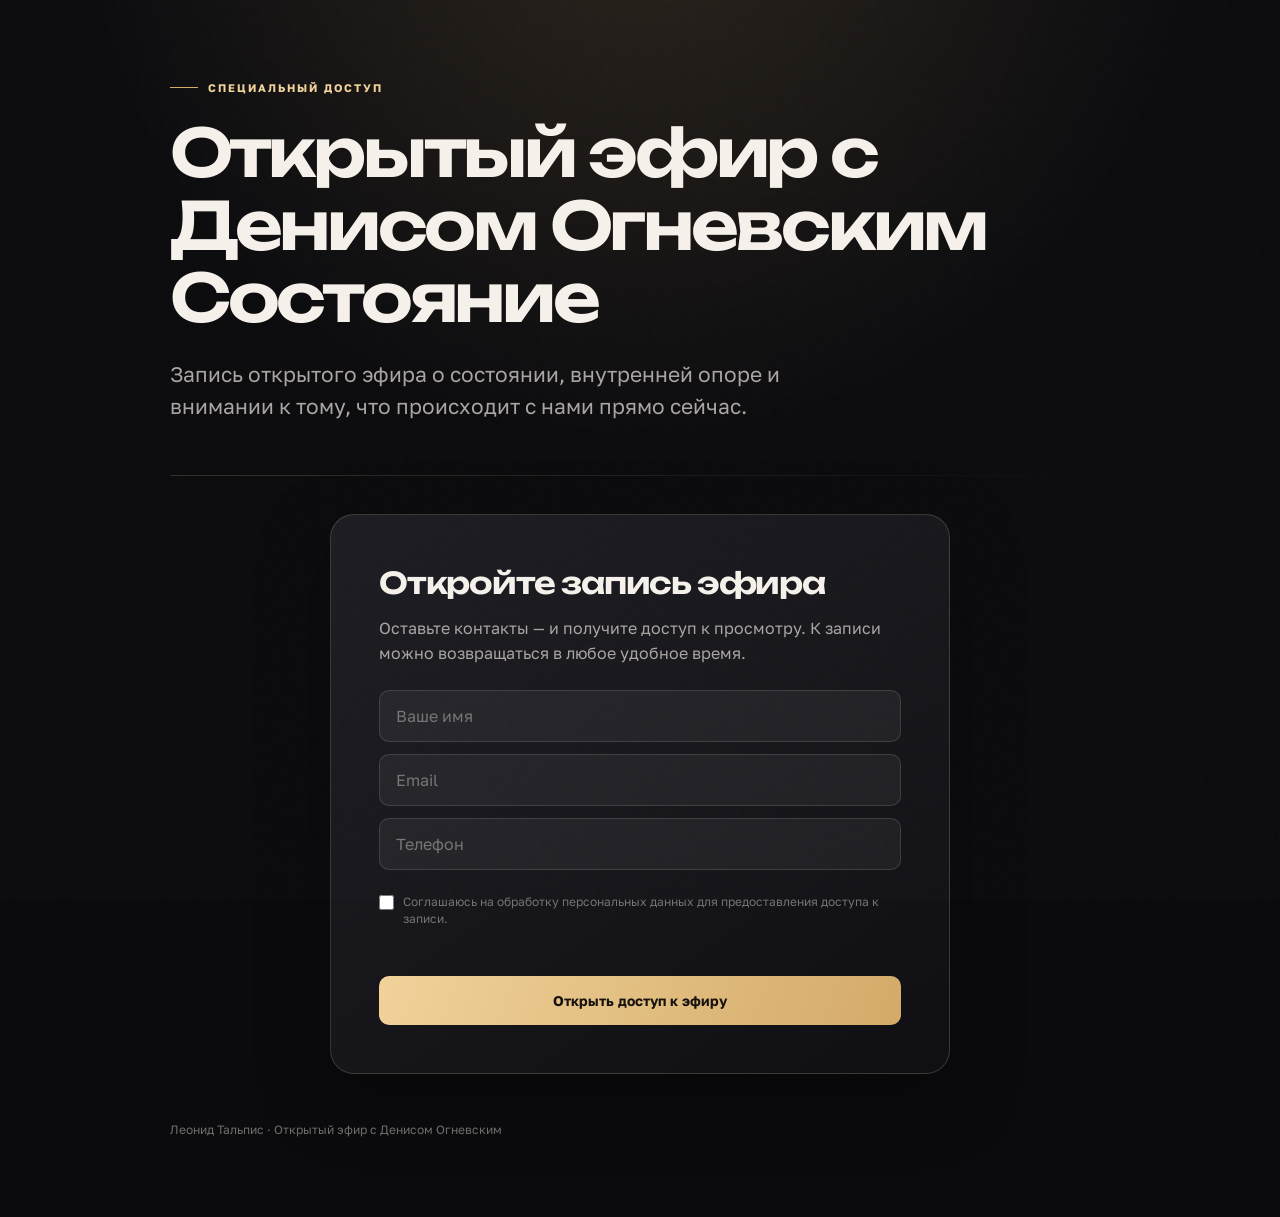
==== efir-denis-ognevsky-sostoyanie/index.html @ f87efae3 "Add webinar pages and Cloudflare functions" ====
<!doctype html>
<html lang="ru">
<head>
  <meta charset="utf-8">
  <meta name="viewport" content="width=device-width, initial-scale=1">
  <meta name="theme-color" content="#0b0b0e">
  <title>Открытый эфир с Денисом Огневским Состояние</title>
  <link rel="preconnect" href="https://fonts.googleapis.com">
  <link rel="preconnect" href="https://fonts.gstatic.com" crossorigin>
  <link href="https://fonts.googleapis.com/css2?family=Golos+Text:wght@400;500;600;700&family=Unbounded:wght@500;600;700&display=swap" rel="stylesheet">
  <style>
    :root { --bg:#0b0b0e; --panel:#17161b; --text:#f5f1ea; --muted:#aaa4a2; --gold:#d4aa68; --gold-light:#f0d29a; --line:rgba(240,210,154,.18); }
    * { box-sizing:border-box; }
    body { margin:0; min-width:320px; color:var(--text); background:radial-gradient(circle at 50% -10%,rgba(212,170,104,.16),transparent 35rem),var(--bg); font-family:"Golos Text",system-ui,sans-serif; }
    body::before { content:""; position:fixed; inset:0; pointer-events:none; opacity:.04; background-image:url("data:image/svg+xml,%3Csvg viewBox='0 0 160 160' xmlns='http://www.w3.org/2000/svg'%3E%3Cfilter id='n'%3E%3CfeTurbulence type='fractalNoise' baseFrequency='.9' numOctaves='3' stitchTiles='stitch'/%3E%3C/filter%3E%3Crect width='100%25' height='100%25' filter='url(%23n)' opacity='.28'/%3E%3C/svg%3E"); mix-blend-mode:screen; }
    .page { width:min(940px,calc(100% - 40px)); margin:auto; padding:72px 0 80px; }
    .eyebrow { display:inline-flex; align-items:center; gap:10px; color:var(--gold-light); font-size:11px; font-weight:700; letter-spacing:.18em; text-transform:uppercase; }
    .eyebrow::before { content:""; width:28px; height:1px; background:var(--gold); }
    h1,h2,p { margin:0; }
    h1 { max-width:850px; margin-top:22px; font:600 clamp(30px,5.5vw,66px)/1.1 Unbounded,sans-serif; letter-spacing:-.05em; }
    .intro { max-width:700px; margin-top:24px; color:var(--muted); font-size:clamp(17px,2vw,21px); line-height:1.55; }
    .intro strong { color:var(--text); }
    .rule { height:1px; margin:52px 0 32px; background:linear-gradient(90deg,var(--line),transparent); }
    .lead-gate { max-width:620px; margin:38px auto 0; padding:clamp(25px,5vw,48px); border:1px solid var(--line); border-radius:24px; background:linear-gradient(145deg,rgba(30,29,35,.98),rgba(16,16,20,.98)); box-shadow:0 24px 70px rgba(0,0,0,.34); }
    .lead-gate h2 { font:600 clamp(20px,3vw,30px)/1.3 Unbounded,sans-serif; letter-spacing:-.04em; }
    .lead-gate p { margin-top:14px; color:var(--muted); font-size:16px; line-height:1.55; }
    .form { display:grid; gap:12px; margin-top:25px; }
    .form input:not([type=checkbox]) { width:100%; border:1px solid rgba(255,255,255,.13); border-radius:10px; outline:0; padding:15px 16px; color:var(--text); background:rgba(255,255,255,.055); font:inherit; }
    .form input:focus { border-color:var(--gold); }
    .form button { margin-top:6px; border:0; border-radius:10px; padding:16px 20px; color:#17120d; background:linear-gradient(110deg,var(--gold-light),var(--gold)); font:700 14px "Golos Text",sans-serif; cursor:pointer; }
    .form button:disabled { cursor:wait; opacity:.7; }
    .consent-check { display:flex; gap:9px; align-items:flex-start; margin-top:12px; color:#777273; font-size:12px; line-height:1.4; cursor:pointer; }
    .consent-check input { width:15px; height:15px; flex:0 0 auto; margin:1px 0 0; accent-color:var(--gold); }
    .error { min-height:18px; color:#eaa29d; font-size:13px; }
    .video-content { display:none; }
    .video-content.active { display:block; animation:appear .6s ease both; }
    .series-card { overflow:hidden; padding:24px; border:1px solid var(--line); border-radius:24px; background:linear-gradient(145deg,rgba(30,29,35,.96),rgba(15,15,19,.98)); box-shadow:0 24px 70px rgba(0,0,0,.34); }
    .series-head { display:flex; align-items:baseline; justify-content:space-between; gap:20px; margin-bottom:18px; }
    .series-number { color:var(--gold); font:12px Unbounded,sans-serif; letter-spacing:.12em; }
    .series-title { font:600 clamp(17px,2.2vw,24px)/1.35 Unbounded,sans-serif; letter-spacing:-.03em; }
    .video-wrap { position:relative; overflow:hidden; aspect-ratio:16/9; border-radius:15px; background:#050506; }
    video { position:relative; z-index:1; display:block; width:100%; height:100%; object-fit:contain; background:#050506; }
    .loading-msg { position:absolute; inset:0; z-index:0; display:grid; place-items:center; color:#7f7b7a; font-size:14px; }
    .cta-banner { position:relative; display:grid; grid-template-columns:1fr auto; gap:4px 20px; align-items:center; overflow:hidden; margin-top:15px; padding:19px 22px 20px; border:1px solid rgba(240,210,154,.32); border-radius:15px; color:var(--text); text-decoration:none; background:linear-gradient(110deg,rgba(116,79,36,.42),rgba(39,33,28,.95) 62%,rgba(83,56,28,.7)); transition:transform .2s,border-color .2s,box-shadow .2s; }
    .cta-banner:hover { transform:translateY(-2px); border-color:var(--gold-light); box-shadow:0 14px 32px rgba(0,0,0,.25); }
    .cta-kicker { grid-column:1/-1; color:var(--gold-light); font-size:10px; font-weight:700; letter-spacing:.16em; text-transform:uppercase; }
    .cta-title { display:block; font:600 clamp(13px,1.6vw,17px)/1.35 Unbounded,sans-serif; }
    .cta-text { display:block; margin-top:6px; color:#c5bbb0; font-size:14px; line-height:1.4; }
    .cta-arrow { grid-column:2; grid-row:2/span 2; color:var(--gold-light); font-size:28px; line-height:1; }
    .platform-link { display:block; margin:14px 4px 0; color:var(--gold-light); font-size:14px; text-align:center; text-decoration:underline; text-underline-offset:4px; }
    .platform-link:hover { color:var(--text); }
    .footer { margin-top:48px; color:#716d6d; font-size:12px; }
    @keyframes appear { from{opacity:0;transform:translateY(16px)} to{opacity:1;transform:translateY(0)} }
    @media(max-width:640px) { .page{width:calc(100% - 28px);padding-top:40px}.rule{margin:38px 0 25px}.series-card{padding:14px;border-radius:18px}.series-head{display:block;margin:4px 4px 14px}.series-number{display:block;margin-bottom:8px}.cta-banner{padding:16px}.cta-text{font-size:13px} }
  </style>
</head>
<body>
  <main class="page">
    <div class="eyebrow">Специальный доступ</div>
    <h1>Открытый эфир с Денисом Огневским Состояние</h1>
    <p class="intro">Запись открытого эфира о состоянии, внутренней опоре и внимании к тому, что происходит с нами прямо сейчас.</p>
    <div class="rule"></div>

    <section class="lead-gate" id="leadGate">
      <h2>Откройте запись эфира</h2>
      <p>Оставьте контакты — и получите доступ к просмотру. К записи можно возвращаться в любое удобное время.</p>
      <form class="form" id="leadForm">
        <input id="name" name="name" type="text" placeholder="Ваше имя" autocomplete="name" required>
        <input id="email" name="email" type="email" placeholder="Email" autocomplete="email" required>
        <input id="phone" name="phone" type="tel" placeholder="Телефон" autocomplete="tel" required>
        <label class="consent-check"><input id="consent" type="checkbox" required><span>Соглашаюсь на обработку персональных данных для предоставления доступа к записи.</span></label>
        <div class="error" id="formError" aria-live="polite"></div>
        <button type="submit">Открыть доступ к эфиру</button>
      </form>
    </section>

    <section class="video-content" id="videoContent" aria-label="Запись открытого эфира">
      <article class="series-card">
        <div class="series-head"><span class="series-number">ОТКРЫТЫЙ ЭФИР</span><h2 class="series-title">Состояние</h2></div>
        <div class="video-wrap"><div class="loading-msg">Загрузка видео...</div><video controls controlsList="nodownload noplaybackrate nofullscreen" disablePictureInPicture preload="metadata" playsinline data-src="/media/denis-ognevsky-sostoyanie?v=20261003-3512-end" data-fallback-src="https://pub-dcba19fb04ed402b82e4977f57755384.r2.dev/open-ether-denis-ognevsky-sostoyanie.mp4?v=20261003-3512-end"></video></div>
        <a class="cta-banner" href="https://leonidtalpis.com/the_assembly_point/payment?utm_source=zapis&amp;utm_medium=efir0210266&amp;utm_campaign=tochka111026" target="_blank" rel="noopener">
          <span class="cta-kicker">Точка сборки · следующий шаг</span><span><span class="cta-title">Продолжить работу с состоянием</span><span class="cta-text">Узнать подробнее о программе «Точка сборки»</span></span><span class="cta-arrow">↗</span>
        </a>
        <a class="platform-link" href="https://talpismethod.com/auth/sign-in?welcome=1&amp;utm_source=zapis&amp;utm_medium=efir0210266&amp;utm_campaign=state021026" target="_blank" rel="noopener">Войти на платформу</a>
      </article>
    </section>
    <p class="footer">Леонид Тальпис · Открытый эфир с Денисом Огневским</p>
  </main>
  <script>
    (function () {
      var leadGate = document.getElementById('leadGate');
      var videoContent = document.getElementById('videoContent');
      var form = document.getElementById('leadForm');
      var formError = document.getElementById('formError');
      var video = document.querySelector('video[data-src]');
      var sources = [video.dataset.src, video.dataset.fallbackSrc];
      var sourceIndex = 0;
      function loadSource() { video.src = sources[sourceIndex]; }
      video.addEventListener('error', function () {
        if (sourceIndex < sources.length - 1) { sourceIndex += 1; loadSource(); }
      });
      loadSource();
      video.addEventListener('loadedmetadata', function () {
        var loading = video.parentElement.querySelector('.loading-msg');
        if (loading) loading.style.display = 'none';
      });
      function showVideo() { leadGate.style.display = 'none'; videoContent.classList.add('active'); }
      if (localStorage.getItem('talpisDenisEfirSubmitted') === '1') showVideo();
      form.addEventListener('submit', function (event) {
        event.preventDefault();
        formError.textContent = '';
        var button = form.querySelector('button');
        button.disabled = true;
        button.textContent = 'Сохраняем регистрацию…';
        fetch('/api/register', { method:'POST', headers:{'Content-Type':'application/json'}, body:JSON.stringify({
          name:document.getElementById('name').value.trim(), email:document.getElementById('email').value.trim(), phone:document.getElementById('phone').value.trim(), source:'efir021026'
        }) }).then(function (response) {
          if (!response.ok) throw new Error('registration_failed');
          localStorage.setItem('talpisDenisEfirSubmitted', '1');
          showVideo();
          window.scrollTo({ top:0, behavior:'smooth' });
        }).catch(function () {
          formError.textContent = 'Не удалось сохранить регистрацию. Попробуйте ещё раз.';
        }).finally(function () {
          button.disabled = false;
          button.textContent = 'Открыть доступ к эфиру';
        });
      });
    })();
  </script>
</body>
</html>
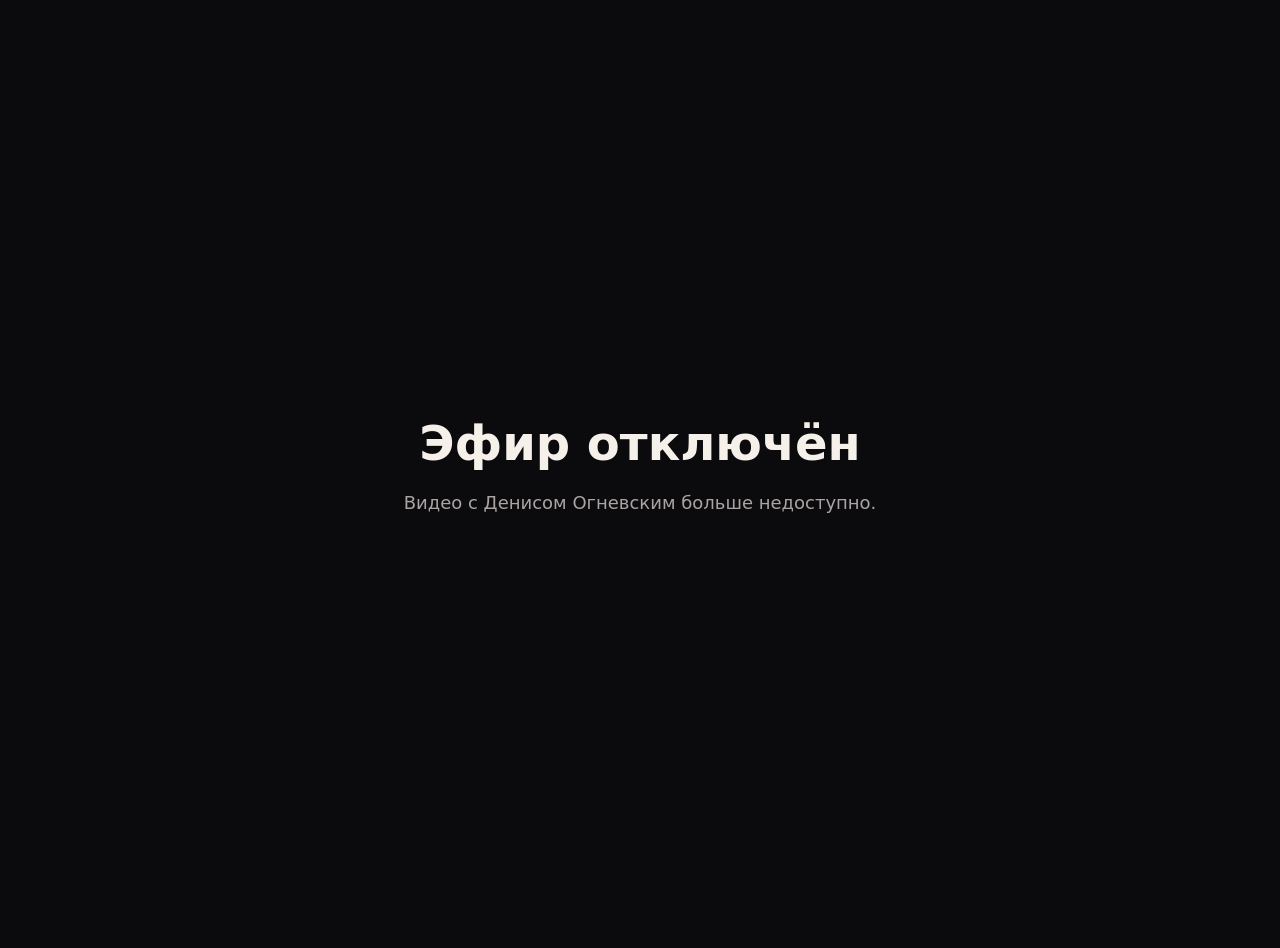
==== commit 903d1355: "Disable Denis Ognevsky video page and media route" ====
--- a/efir-denis-ognevsky-sostoyanie/index.html
+++ b/efir-denis-ognevsky-sostoyanie/index.html
@@ -3,130 +3,18 @@
 <head>
   <meta charset="utf-8">
   <meta name="viewport" content="width=device-width, initial-scale=1">
-  <meta name="theme-color" content="#0b0b0e">
-  <title>Открытый эфир с Денисом Огневским Состояние</title>
-  <link rel="preconnect" href="https://fonts.googleapis.com">
-  <link rel="preconnect" href="https://fonts.gstatic.com" crossorigin>
-  <link href="https://fonts.googleapis.com/css2?family=Golos+Text:wght@400;500;600;700&family=Unbounded:wght@500;600;700&display=swap" rel="stylesheet">
+  <title>Эфир отключён</title>
   <style>
-    :root { --bg:#0b0b0e; --panel:#17161b; --text:#f5f1ea; --muted:#aaa4a2; --gold:#d4aa68; --gold-light:#f0d29a; --line:rgba(240,210,154,.18); }
-    * { box-sizing:border-box; }
-    body { margin:0; min-width:320px; color:var(--text); background:radial-gradient(circle at 50% -10%,rgba(212,170,104,.16),transparent 35rem),var(--bg); font-family:"Golos Text",system-ui,sans-serif; }
-    body::before { content:""; position:fixed; inset:0; pointer-events:none; opacity:.04; background-image:url("data:image/svg+xml,%3Csvg viewBox='0 0 160 160' xmlns='http://www.w3.org/2000/svg'%3E%3Cfilter id='n'%3E%3CfeTurbulence type='fractalNoise' baseFrequency='.9' numOctaves='3' stitchTiles='stitch'/%3E%3C/filter%3E%3Crect width='100%25' height='100%25' filter='url(%23n)' opacity='.28'/%3E%3C/svg%3E"); mix-blend-mode:screen; }
-    .page { width:min(940px,calc(100% - 40px)); margin:auto; padding:72px 0 80px; }
-    .eyebrow { display:inline-flex; align-items:center; gap:10px; color:var(--gold-light); font-size:11px; font-weight:700; letter-spacing:.18em; text-transform:uppercase; }
-    .eyebrow::before { content:""; width:28px; height:1px; background:var(--gold); }
-    h1,h2,p { margin:0; }
-    h1 { max-width:850px; margin-top:22px; font:600 clamp(30px,5.5vw,66px)/1.1 Unbounded,sans-serif; letter-spacing:-.05em; }
-    .intro { max-width:700px; margin-top:24px; color:var(--muted); font-size:clamp(17px,2vw,21px); line-height:1.55; }
-    .intro strong { color:var(--text); }
-    .rule { height:1px; margin:52px 0 32px; background:linear-gradient(90deg,var(--line),transparent); }
-    .lead-gate { max-width:620px; margin:38px auto 0; padding:clamp(25px,5vw,48px); border:1px solid var(--line); border-radius:24px; background:linear-gradient(145deg,rgba(30,29,35,.98),rgba(16,16,20,.98)); box-shadow:0 24px 70px rgba(0,0,0,.34); }
-    .lead-gate h2 { font:600 clamp(20px,3vw,30px)/1.3 Unbounded,sans-serif; letter-spacing:-.04em; }
-    .lead-gate p { margin-top:14px; color:var(--muted); font-size:16px; line-height:1.55; }
-    .form { display:grid; gap:12px; margin-top:25px; }
-    .form input:not([type=checkbox]) { width:100%; border:1px solid rgba(255,255,255,.13); border-radius:10px; outline:0; padding:15px 16px; color:var(--text); background:rgba(255,255,255,.055); font:inherit; }
-    .form input:focus { border-color:var(--gold); }
-    .form button { margin-top:6px; border:0; border-radius:10px; padding:16px 20px; color:#17120d; background:linear-gradient(110deg,var(--gold-light),var(--gold)); font:700 14px "Golos Text",sans-serif; cursor:pointer; }
-    .form button:disabled { cursor:wait; opacity:.7; }
-    .consent-check { display:flex; gap:9px; align-items:flex-start; margin-top:12px; color:#777273; font-size:12px; line-height:1.4; cursor:pointer; }
-    .consent-check input { width:15px; height:15px; flex:0 0 auto; margin:1px 0 0; accent-color:var(--gold); }
-    .error { min-height:18px; color:#eaa29d; font-size:13px; }
-    .video-content { display:none; }
-    .video-content.active { display:block; animation:appear .6s ease both; }
-    .series-card { overflow:hidden; padding:24px; border:1px solid var(--line); border-radius:24px; background:linear-gradient(145deg,rgba(30,29,35,.96),rgba(15,15,19,.98)); box-shadow:0 24px 70px rgba(0,0,0,.34); }
-    .series-head { display:flex; align-items:baseline; justify-content:space-between; gap:20px; margin-bottom:18px; }
-    .series-number { color:var(--gold); font:12px Unbounded,sans-serif; letter-spacing:.12em; }
-    .series-title { font:600 clamp(17px,2.2vw,24px)/1.35 Unbounded,sans-serif; letter-spacing:-.03em; }
-    .video-wrap { position:relative; overflow:hidden; aspect-ratio:16/9; border-radius:15px; background:#050506; }
-    video { position:relative; z-index:1; display:block; width:100%; height:100%; object-fit:contain; background:#050506; }
-    .loading-msg { position:absolute; inset:0; z-index:0; display:grid; place-items:center; color:#7f7b7a; font-size:14px; }
-    .cta-banner { position:relative; display:grid; grid-template-columns:1fr auto; gap:4px 20px; align-items:center; overflow:hidden; margin-top:15px; padding:19px 22px 20px; border:1px solid rgba(240,210,154,.32); border-radius:15px; color:var(--text); text-decoration:none; background:linear-gradient(110deg,rgba(116,79,36,.42),rgba(39,33,28,.95) 62%,rgba(83,56,28,.7)); transition:transform .2s,border-color .2s,box-shadow .2s; }
-    .cta-banner:hover { transform:translateY(-2px); border-color:var(--gold-light); box-shadow:0 14px 32px rgba(0,0,0,.25); }
-    .cta-kicker { grid-column:1/-1; color:var(--gold-light); font-size:10px; font-weight:700; letter-spacing:.16em; text-transform:uppercase; }
-    .cta-title { display:block; font:600 clamp(13px,1.6vw,17px)/1.35 Unbounded,sans-serif; }
-    .cta-text { display:block; margin-top:6px; color:#c5bbb0; font-size:14px; line-height:1.4; }
-    .cta-arrow { grid-column:2; grid-row:2/span 2; color:var(--gold-light); font-size:28px; line-height:1; }
-    .platform-link { display:block; margin:14px 4px 0; color:var(--gold-light); font-size:14px; text-align:center; text-decoration:underline; text-underline-offset:4px; }
-    .platform-link:hover { color:var(--text); }
-    .footer { margin-top:48px; color:#716d6d; font-size:12px; }
-    @keyframes appear { from{opacity:0;transform:translateY(16px)} to{opacity:1;transform:translateY(0)} }
-    @media(max-width:640px) { .page{width:calc(100% - 28px);padding-top:40px}.rule{margin:38px 0 25px}.series-card{padding:14px;border-radius:18px}.series-head{display:block;margin:4px 4px 14px}.series-number{display:block;margin-bottom:8px}.cta-banner{padding:16px}.cta-text{font-size:13px} }
+    body { margin: 0; min-height: 100vh; display: grid; place-items: center; padding: 24px; color: #f5f1ea; background: #0b0b0e; font: 18px system-ui, sans-serif; text-align: center; }
+    main { max-width: 560px; }
+    h1 { font-size: clamp(28px, 6vw, 48px); margin: 0 0 16px; }
+    p { color: #aaa4a2; line-height: 1.5; }
   </style>
 </head>
 <body>
-  <main class="page">
-    <div class="eyebrow">Специальный доступ</div>
-    <h1>Открытый эфир с Денисом Огневским Состояние</h1>
-    <p class="intro">Запись открытого эфира о состоянии, внутренней опоре и внимании к тому, что происходит с нами прямо сейчас.</p>
-    <div class="rule"></div>
-
-    <section class="lead-gate" id="leadGate">
-      <h2>Откройте запись эфира</h2>
-      <p>Оставьте контакты — и получите доступ к просмотру. К записи можно возвращаться в любое удобное время.</p>
-      <form class="form" id="leadForm">
-        <input id="name" name="name" type="text" placeholder="Ваше имя" autocomplete="name" required>
-        <input id="email" name="email" type="email" placeholder="Email" autocomplete="email" required>
-        <input id="phone" name="phone" type="tel" placeholder="Телефон" autocomplete="tel" required>
-        <label class="consent-check"><input id="consent" type="checkbox" required><span>Соглашаюсь на обработку персональных данных для предоставления доступа к записи.</span></label>
-        <div class="error" id="formError" aria-live="polite"></div>
-        <button type="submit">Открыть доступ к эфиру</button>
-      </form>
-    </section>
-
-    <section class="video-content" id="videoContent" aria-label="Запись открытого эфира">
-      <article class="series-card">
-        <div class="series-head"><span class="series-number">ОТКРЫТЫЙ ЭФИР</span><h2 class="series-title">Состояние</h2></div>
-        <div class="video-wrap"><div class="loading-msg">Загрузка видео...</div><video controls controlsList="nodownload noplaybackrate nofullscreen" disablePictureInPicture preload="metadata" playsinline data-src="/media/denis-ognevsky-sostoyanie?v=20261003-3512-end" data-fallback-src="https://pub-dcba19fb04ed402b82e4977f57755384.r2.dev/open-ether-denis-ognevsky-sostoyanie.mp4?v=20261003-3512-end"></video></div>
-        <a class="cta-banner" href="https://leonidtalpis.com/the_assembly_point/payment?utm_source=zapis&amp;utm_medium=efir0210266&amp;utm_campaign=tochka111026" target="_blank" rel="noopener">
-          <span class="cta-kicker">Точка сборки · следующий шаг</span><span><span class="cta-title">Продолжить работу с состоянием</span><span class="cta-text">Узнать подробнее о программе «Точка сборки»</span></span><span class="cta-arrow">↗</span>
-        </a>
-        <a class="platform-link" href="https://talpismethod.com/auth/sign-in?welcome=1&amp;utm_source=zapis&amp;utm_medium=efir0210266&amp;utm_campaign=state021026" target="_blank" rel="noopener">Войти на платформу</a>
-      </article>
-    </section>
-    <p class="footer">Леонид Тальпис · Открытый эфир с Денисом Огневским</p>
+  <main>
+    <h1>Эфир отключён</h1>
+    <p>Видео с Денисом Огневским больше недоступно.</p>
   </main>
-  <script>
-    (function () {
-      var leadGate = document.getElementById('leadGate');
-      var videoContent = document.getElementById('videoContent');
-      var form = document.getElementById('leadForm');
-      var formError = document.getElementById('formError');
-      var video = document.querySelector('video[data-src]');
-      var sources = [video.dataset.src, video.dataset.fallbackSrc];
-      var sourceIndex = 0;
-      function loadSource() { video.src = sources[sourceIndex]; }
-      video.addEventListener('error', function () {
-        if (sourceIndex < sources.length - 1) { sourceIndex += 1; loadSource(); }
-      });
-      loadSource();
-      video.addEventListener('loadedmetadata', function () {
-        var loading = video.parentElement.querySelector('.loading-msg');
-        if (loading) loading.style.display = 'none';
-      });
-      function showVideo() { leadGate.style.display = 'none'; videoContent.classList.add('active'); }
-      if (localStorage.getItem('talpisDenisEfirSubmitted') === '1') showVideo();
-      form.addEventListener('submit', function (event) {
-        event.preventDefault();
-        formError.textContent = '';
-        var button = form.querySelector('button');
-        button.disabled = true;
-        button.textContent = 'Сохраняем регистрацию…';
-        fetch('/api/register', { method:'POST', headers:{'Content-Type':'application/json'}, body:JSON.stringify({
-          name:document.getElementById('name').value.trim(), email:document.getElementById('email').value.trim(), phone:document.getElementById('phone').value.trim(), source:'efir021026'
-        }) }).then(function (response) {
-          if (!response.ok) throw new Error('registration_failed');
-          localStorage.setItem('talpisDenisEfirSubmitted', '1');
-          showVideo();
-          window.scrollTo({ top:0, behavior:'smooth' });
-        }).catch(function () {
-          formError.textContent = 'Не удалось сохранить регистрацию. Попробуйте ещё раз.';
-        }).finally(function () {
-          button.disabled = false;
-          button.textContent = 'Открыть доступ к эфиру';
-        });
-      });
-    })();
-  </script>
 </body>
 </html>
